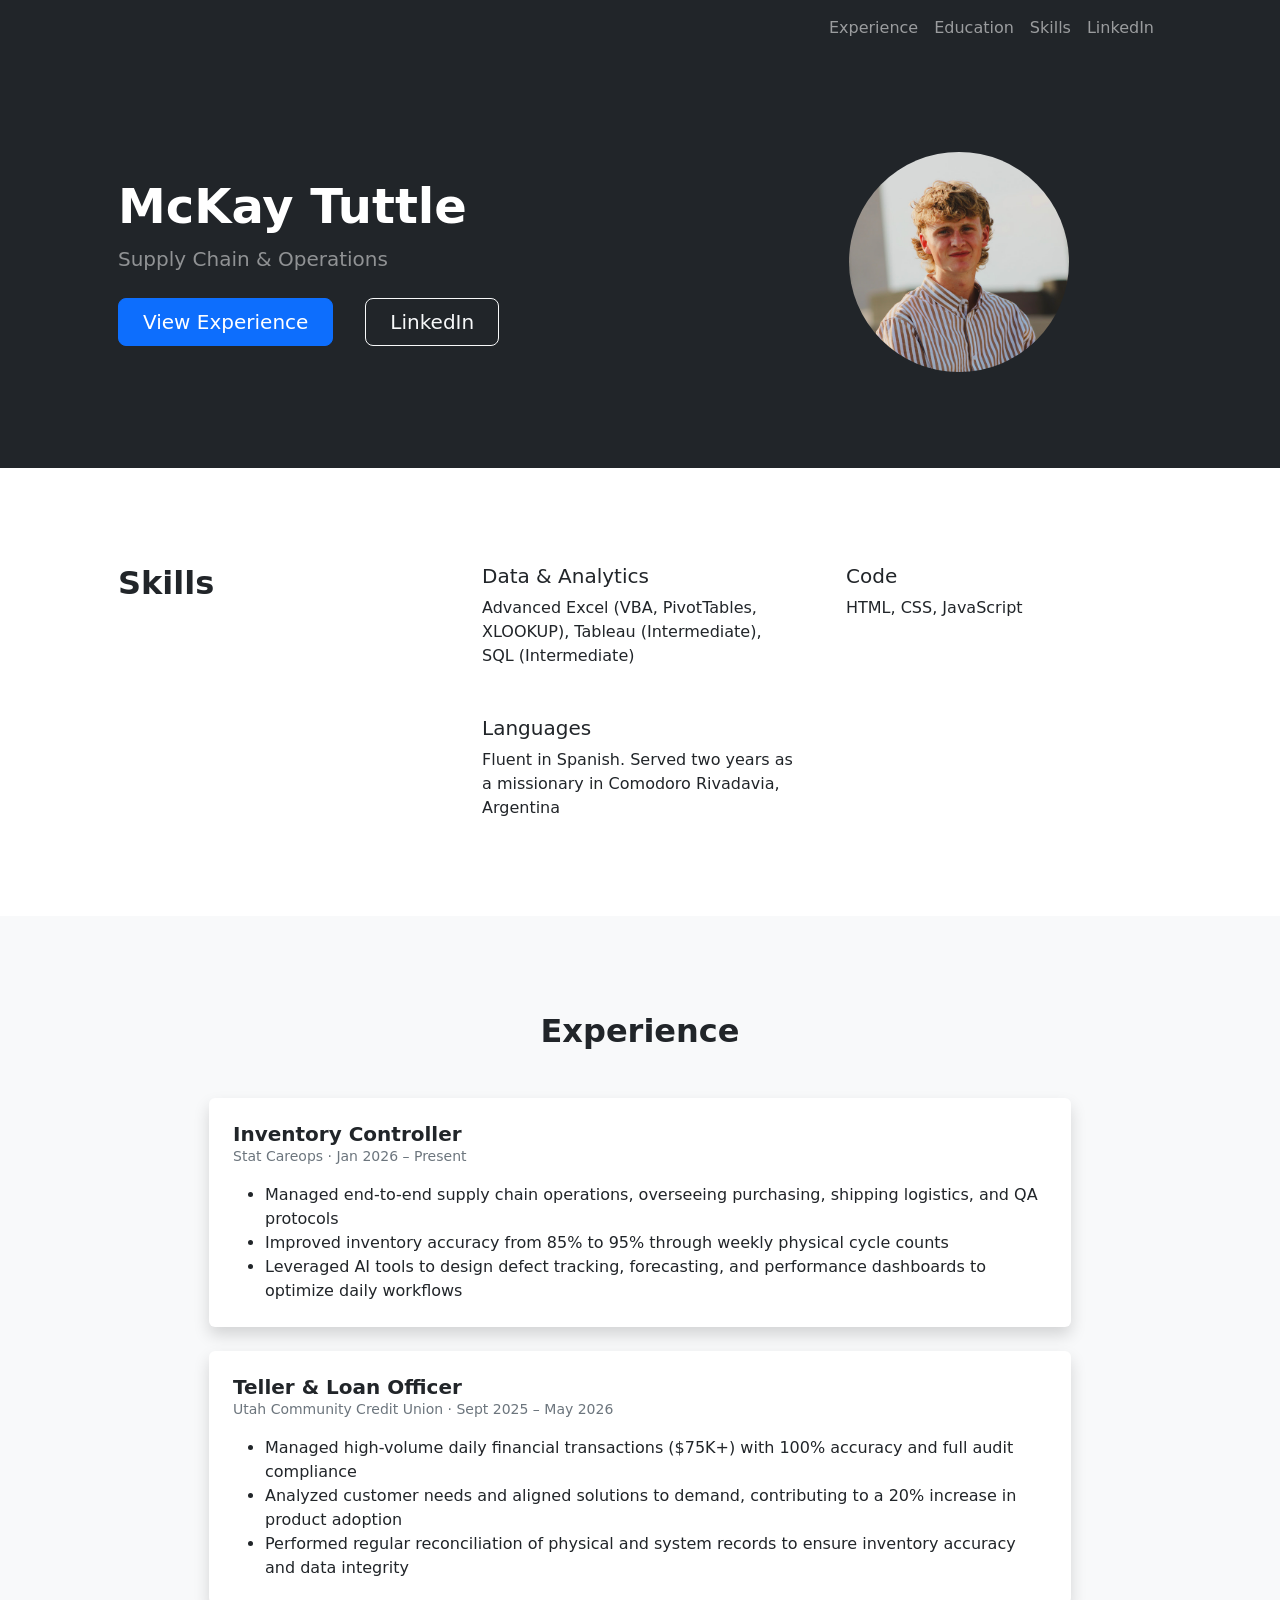
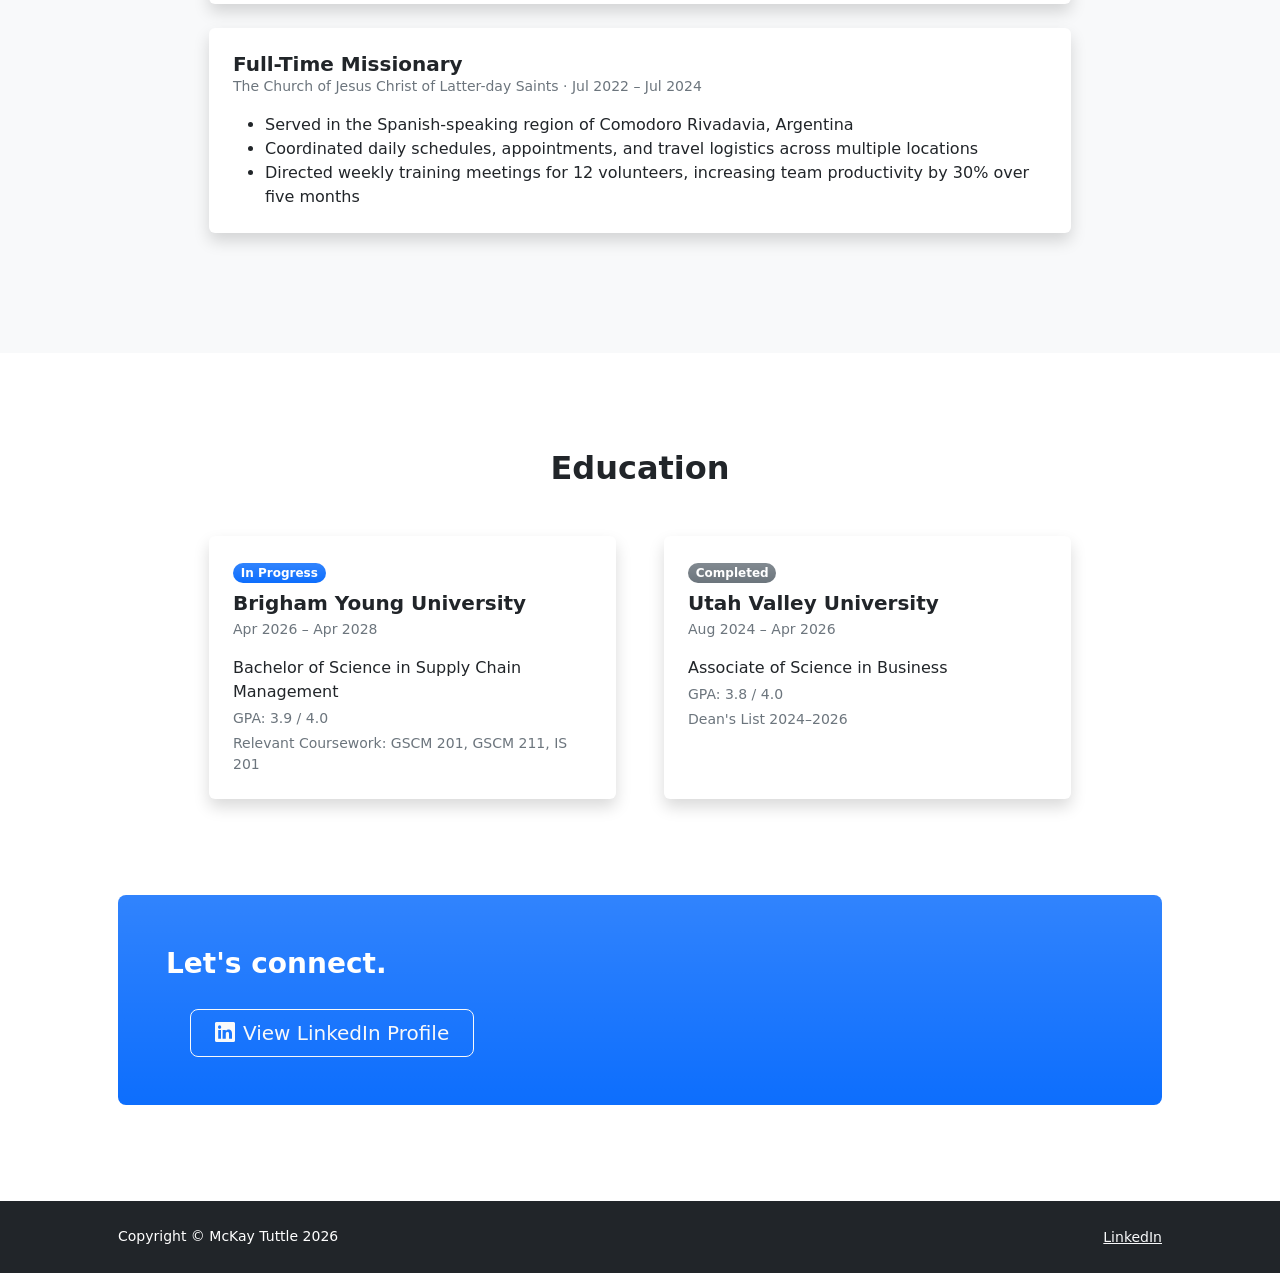
==== resumesite.html @ e59b3a65 "Add files via upload" ====
<!DOCTYPE html>
<html lang="en">
    <head>
        <meta charset="utf-8" />
        <meta name="viewport" content="width=device-width, initial-scale=1, shrink-to-fit=no" />
        <meta name="description" content="McKay Tuttle - Supply Chain & Operations" />
        <meta name="author" content="" />
        <title>McKay Tuttle</title>
       
        <link rel="icon" type="image/x-icon" href="assets/favicon.ico" />
       
        <link href="https://cdn.jsdelivr.net/npm/bootstrap-icons@1.5.0/font/bootstrap-icons.css" rel="stylesheet" />

        <link href="css/styles.css" rel="stylesheet" />
    </head>
    <body class="d-flex flex-column h-100">
        <main class="flex-shrink-0">
            
            <nav class="navbar navbar-expand-lg navbar-dark bg-dark">
                <div class="container px-5">
                    <button class="navbar-toggler" type="button" data-bs-toggle="collapse" data-bs-target="#navbarSupportedContent" aria-controls="navbarSupportedContent" aria-expanded="false" aria-label="Toggle navigation"><span class="navbar-toggler-icon"></span></button>
                    <div class="collapse navbar-collapse" id="navbarSupportedContent">
                        <ul class="navbar-nav ms-auto mb-2 mb-lg-0">
                            <li class="nav-item"><a class="nav-link" href="#exp">Experience</a></li>
                            <li class="nav-item"><a class="nav-link" href="#edu">Education</a></li>
                            <li class="nav-item"><a class="nav-link" href="#skills">Skills</a></li>
                            <li class="nav-item"><a class="nav-link" href="https://www.linkedin.com/in/mckaytuttle/" target="_blank">LinkedIn</a></li>
                        </ul>
                    </div>
                </div>
            </nav>

           
            <header class="bg-dark py-5">
                <div class="container px-5">
                    <div class="row gx-5 align-items-center justify-content-center">
                        <div class="col-lg-8 col-xl-7 col-xxl-6">
                            <div class="my-5 text-center text-xl-start">
                                <h1 class="display-5 fw-bolder text-white mb-2">McKay Tuttle</h1>
                                <p class="lead fw-normal text-white-50 mb-4">Supply Chain & Operations</p>
                                <div class="d-grid gap-3 d-sm-flex justify-content-sm-center justify-content-xl-start">
                                    <a class="btn btn-primary btn-lg px-4 me-sm-3" href="#exp">View Experience</a>
                                    <a class="btn btn-outline-light btn-lg px-4" href="https://www.linkedin.com/in/mckaytuttle/" target="_blank">LinkedIn</a>
                                </div>
                            </div>
                        </div>
                        <div class="col-xl-5 col-xxl-6 d-none d-xl-block text-center">
                            <img class="img-fluid rounded-circle my-5" src="../images/channels4_profile.jpg" alt="McKay Tuttle" style="width:220px;height:220px;object-fit:cover;" onerror="this.src='https://dummyimage.com/220x220/343a40/6c757d';this.onerror=null;" />
                        </div>
                    </div>
                </div>
            </header>

            <section class="py-5" id="skills">
                <div class="container px-5 my-5">
                    <div class="row gx-5">
                        <div class="col-lg-4 mb-5 mb-lg-0">
                            <h2 class="fw-bolder mb-0">Skills</h2>
                        </div>
                        <div class="col-lg-8">
                            <div class="row gx-5 row-cols-1 row-cols-md-2">
                                <div class="col mb-5 h-100">
                                  
                                    <h2 class="h5">Data & Analytics</h2>
                                    <p class="mb-0">Advanced Excel (VBA, PivotTables, XLOOKUP), Tableau (Intermediate), SQL (Intermediate)</p>
                                </div>
                
                                <div class="col mb-5 mb-md-0 h-100">
                                    
                                    <h2 class="h5">Code</h2>
                                    <p class="mb-0">HTML, CSS, JavaScript</p>
                                </div>
                                <div class="col h-100">
                                    
                                    <h2 class="h5">Languages</h2>
                                    <p class="mb-0">Fluent in Spanish. Served two years as a missionary in Comodoro Rivadavia, Argentina</p>
                                </div>
                            </div>
                        </div>
                    </div>
                </div>
            </section>

            
            <div class="py-5 bg-light" id="exp">
                <div class="container px-5 my-5">
                    <div class="row gx-5 justify-content-center">
                        <div class="col-lg-10">
                            <h2 class="fw-bolder mb-5 text-center">Experience</h2>

                            
                            <div class="card shadow border-0 mb-4">
                                <div class="card-body p-4">
                                    <div class="d-flex align-items-center mb-3">
                                        <div>
                                            <h5 class="fw-bold mb-0">Inventory Controller</h5>
                                            <div class="text-muted small">Stat Careops &middot; Jan 2026 – Present</div>
                                        </div>
                                    </div>
                                    <ul class="mb-0">
                                        <li>Managed end-to-end supply chain operations, overseeing purchasing, shipping logistics, and QA protocols</li>
                                        <li>Improved inventory accuracy from 85% to 95% through weekly physical cycle counts</li>
                                        <li>Leveraged AI tools to design defect tracking, forecasting, and performance dashboards to optimize daily workflows</li>
                                    </ul>
                                </div>
                            </div>

                            
                            <div class="card shadow border-0 mb-4">
                                <div class="card-body p-4">
                                    <div class="d-flex align-items-center mb-3">
                                        <div>
                                            <h5 class="fw-bold mb-0">Teller & Loan Officer</h5>
                                            <div class="text-muted small">Utah Community Credit Union &middot; Sept 2025 – May 2026</div>
                                        </div>
                                    </div>
                                    <ul class="mb-0">
                                        <li>Managed high-volume daily financial transactions ($75K+) with 100% accuracy and full audit compliance</li>
                                        <li>Analyzed customer needs and aligned solutions to demand, contributing to a 20% increase in product adoption</li>
                                        <li>Performed regular reconciliation of physical and system records to ensure inventory accuracy and data integrity</li>
                                    </ul>
                                </div>
                            </div>

                        
                            <div class="card shadow border-0 mb-4">
                                <div class="card-body p-4">
                                    <div class="d-flex align-items-center mb-3">
                                        <div>
                                            <h5 class="fw-bold mb-0">Full-Time Missionary</h5>
                                            <div class="text-muted small">The Church of Jesus Christ of Latter-day Saints &middot; Jul 2022 – Jul 2024</div>
                                        </div>
                                    </div>
                                    <ul class="mb-0">
                                        <li>Served in the Spanish-speaking region of Comodoro Rivadavia, Argentina</li>
                                        <li>Coordinated daily schedules, appointments, and travel logistics across multiple locations</li>
                                        <li>Directed weekly training meetings for 12 volunteers, increasing team productivity by 30% over five months</li>
                                    </ul>
                                </div>
                            </div>

                        </div>
                    </div>
                </div>
            </div>

        
            <section class="py-5" id="edu">
                <div class="container px-5 my-5">
                    <div class="row gx-5 justify-content-center">
                        <div class="col-lg-10">
                            <h2 class="fw-bolder mb-5 text-center">Education</h2>
                            <div class="row gx-5">

                                <div class="col-lg-6 mb-5">
                                    <div class="card h-100 shadow border-0">
                                        <div class="card-body p-4">
                                            <div class="badge bg-primary bg-gradient rounded-pill mb-2">In Progress</div>
                                            <h5 class="card-title fw-bold mb-1">Brigham Young University</h5>
                                            <div class="text-muted small mb-3">Apr 2026 – Apr 2028</div>
                                            <p class="card-text mb-1">Bachelor of Science in Supply Chain Management</p>
                                            <p class="card-text mb-1 small text-muted">GPA: 3.9 / 4.0</p>
                                            <p class="card-text small text-muted">Relevant Coursework: GSCM 201, GSCM 211, IS 201</p>
                                        </div>
                                    </div>
                                </div>

                                <div class="col-lg-6 mb-5">
                                    <div class="card h-100 shadow border-0">
                                        <div class="card-body p-4">
                                            <div class="badge bg-secondary bg-gradient rounded-pill mb-2">Completed</div>
                                            <h5 class="card-title fw-bold mb-1">Utah Valley University</h5>
                                            <div class="text-muted small mb-3">Aug 2024 – Apr 2026</div>
                                            <p class="card-text mb-1">Associate of Science in Business</p>
                                            <p class="card-text mb-1 small text-muted">GPA: 3.8 / 4.0</p>
                                            <p class="card-text small text-muted">Dean's List 2024–2026</p>
                                        </div>
                                    </div>
                                </div>

                            </div>
                        </div>
                    </div>

                    
                    <aside class="bg-primary bg-gradient rounded-3 p-4 p-sm-5 mt-5">
                        <div class="d-flex align-items-center justify-content-between flex-column flex-xl-row text-center text-xl-start">
                            <div class="mb-4 mb-xl-0">
                                <div class="fs-3 fw-bold text-white">Let's connect.</div><br>

                    </div>
                            </div>
                            <div class="ms-xl-4">
                                <a class="btn btn-outline-light btn-lg px-4" href="https://www.linkedin.com/in/mckaytuttle/" target="_blank">
                                    <i class="bi bi-linkedin me-2"></i>View LinkedIn Profile
                                </a>
                            </div>
                        </div>
                    </aside>
                </div>
            </section>
        </main>

       
        <footer class="bg-dark py-4 mt-auto">
            <div class="container px-5">
                <div class="row align-items-center justify-content-between flex-column flex-sm-row">
                    <div class="col-auto"><div class="small m-0 text-white">Copyright &copy; McKay Tuttle 2026</div></div>
                    <div class="col-auto">
                        <a class="link-light small" href="https://www.linkedin.com/in/mckaytuttle/" target="_blank">LinkedIn</a>
                    </div>
                </div>
            </div>
        </footer>
        <script src="https://cdn.jsdelivr.net/npm/bootstrap@5.2.3/dist/js/bootstrap.bundle.min.js"></script>

        <script src="js/scripts.js"></script>
    </body>
</html>
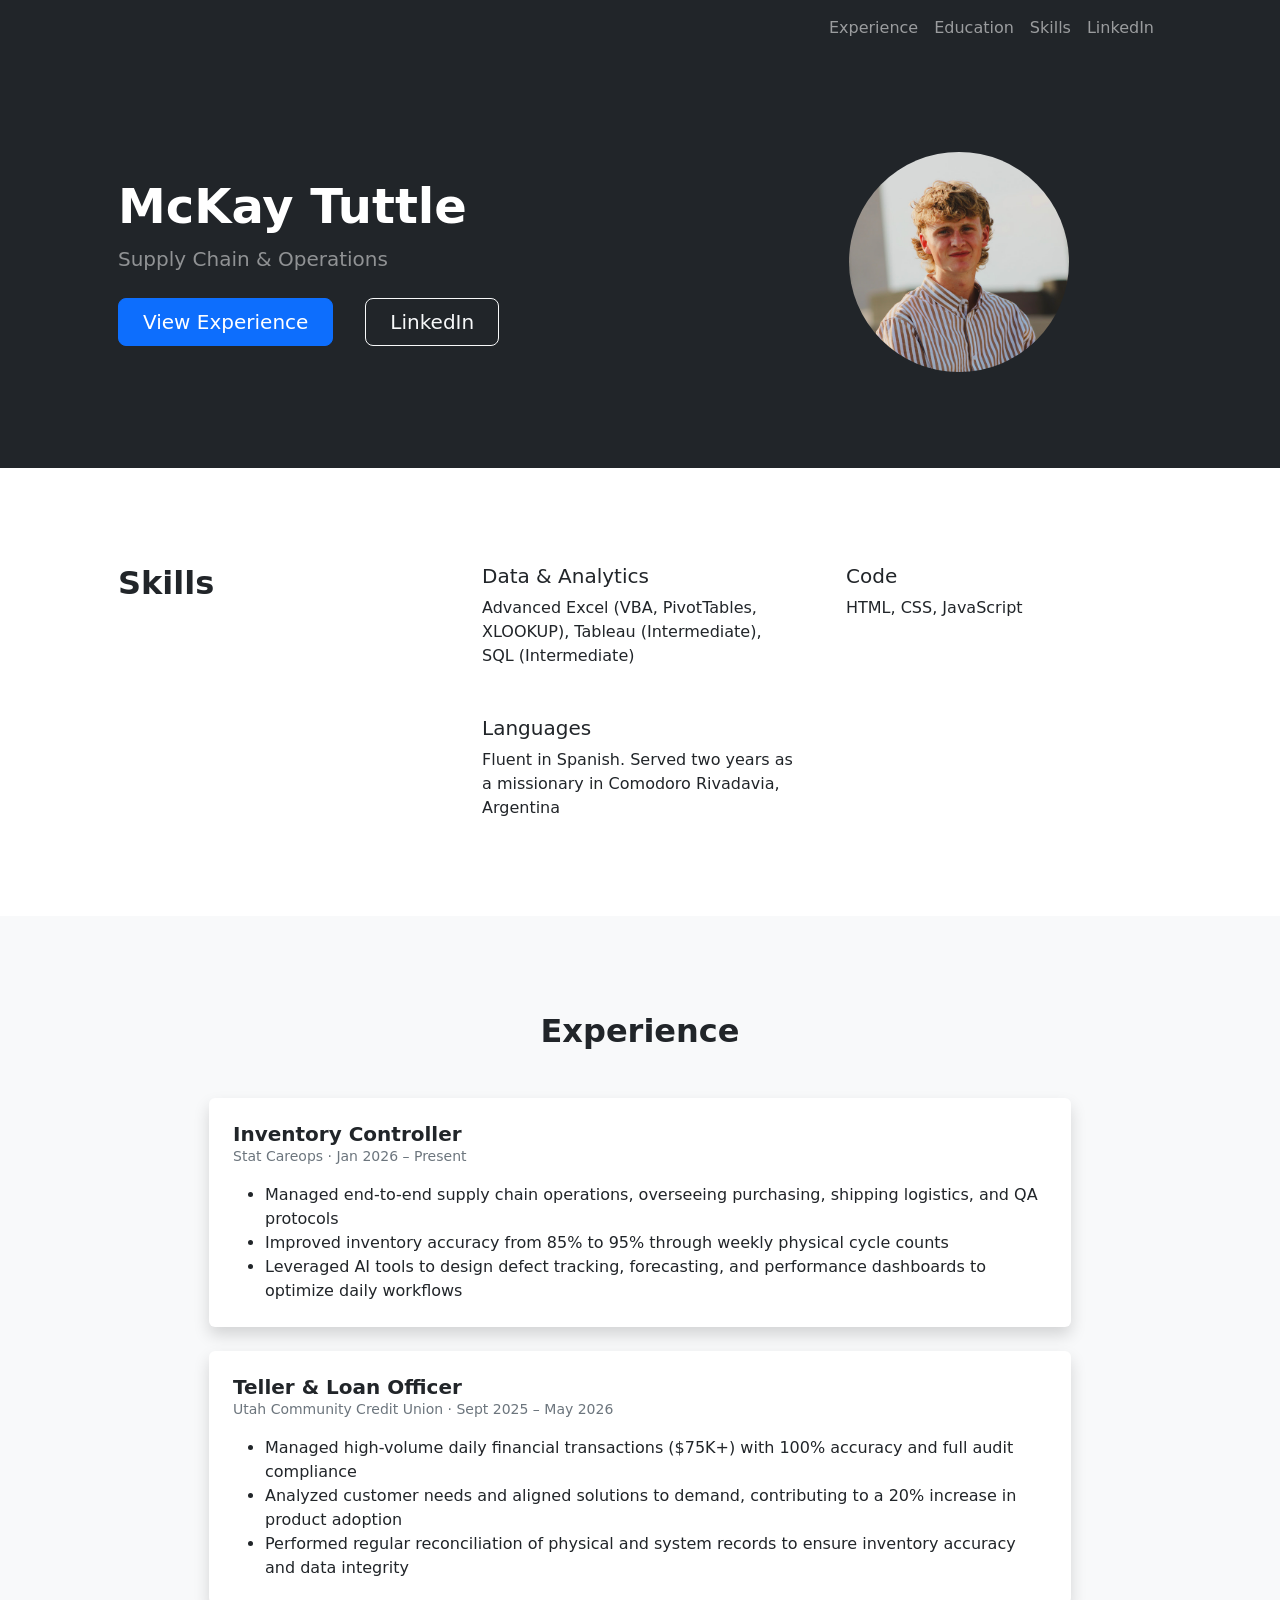
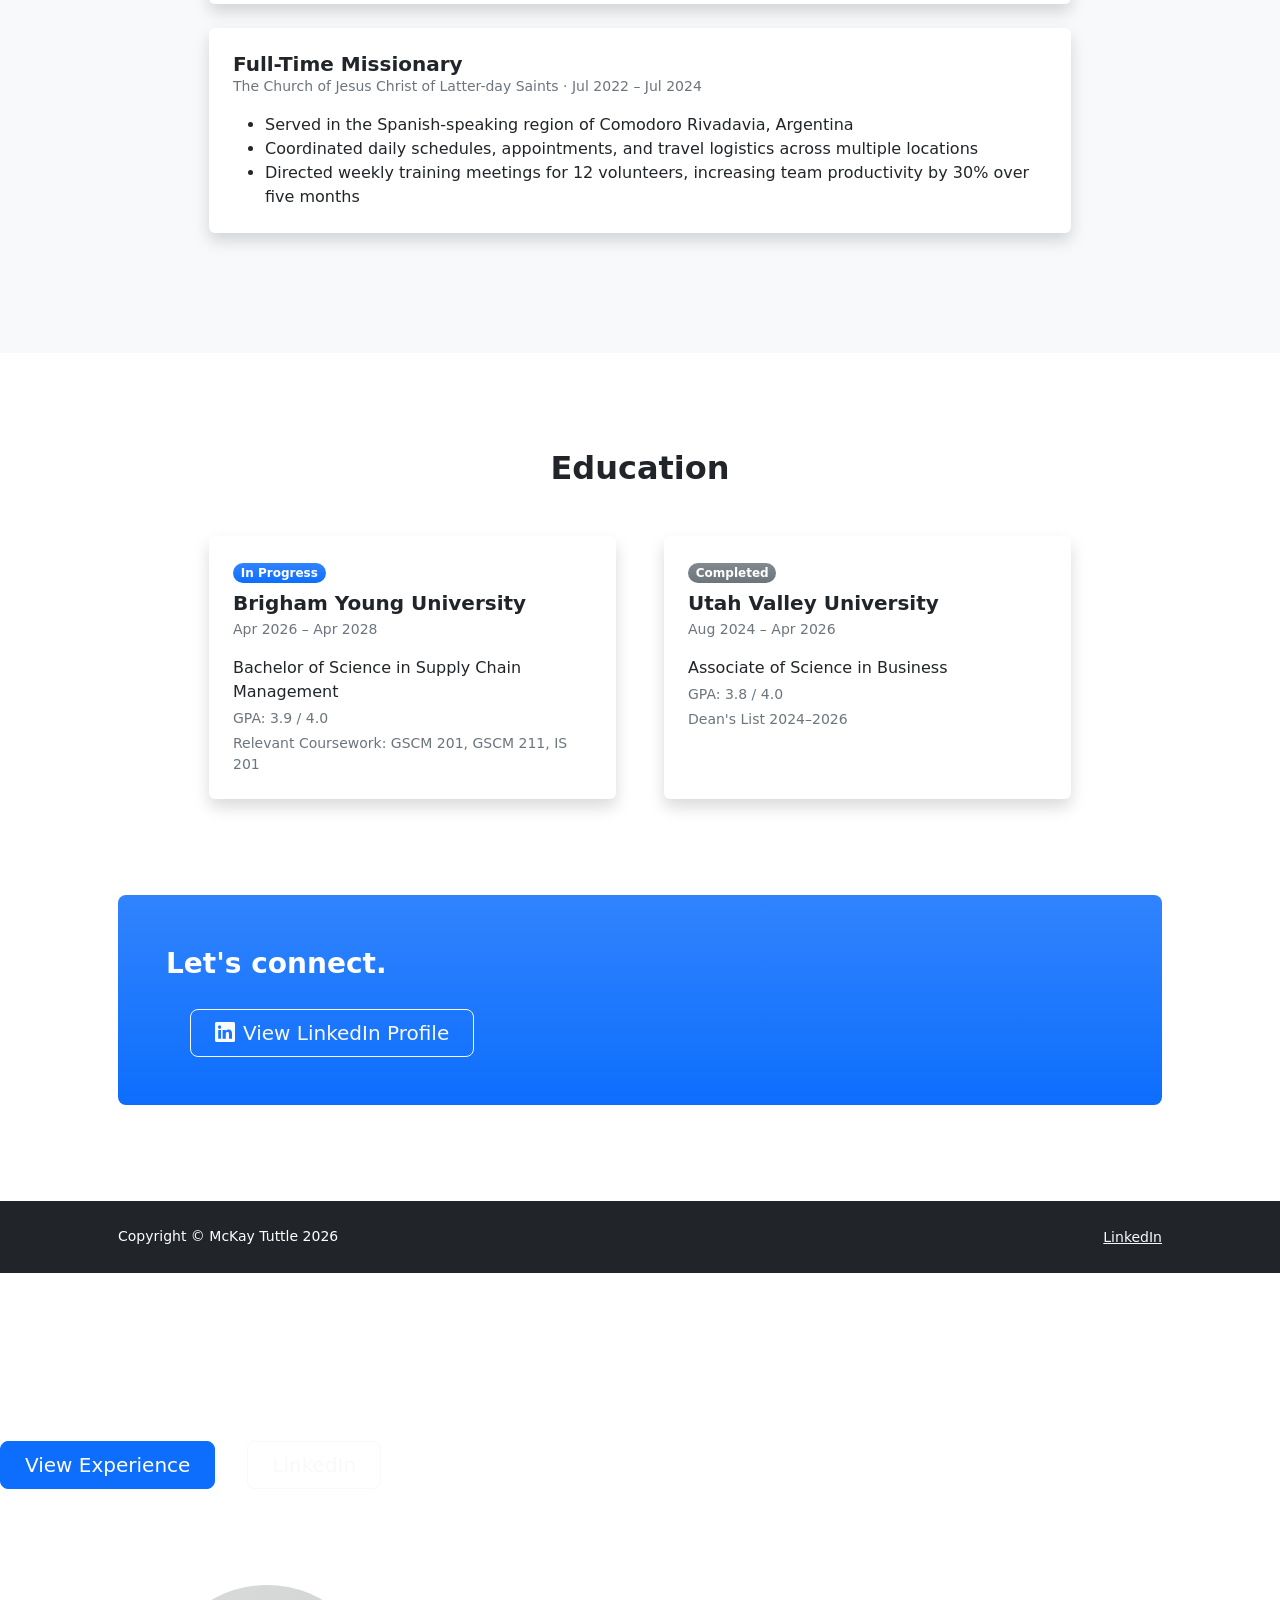
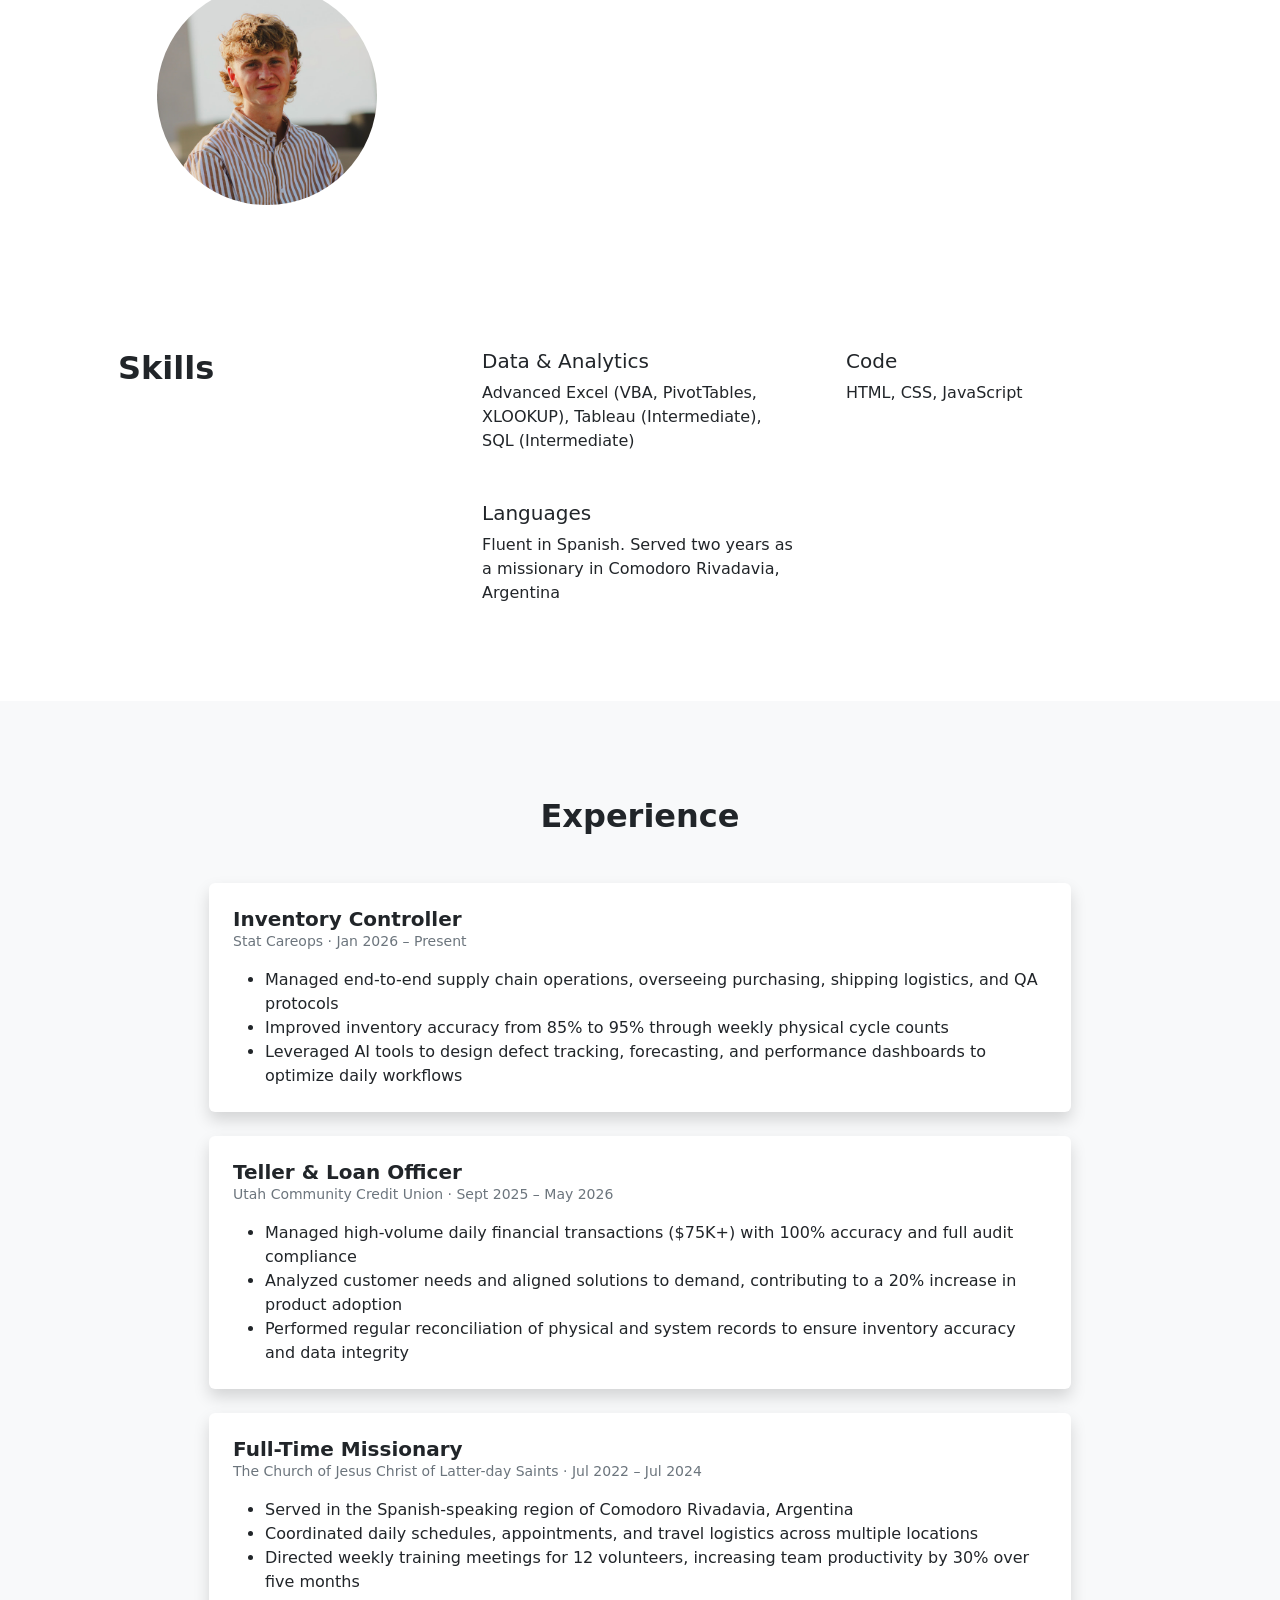
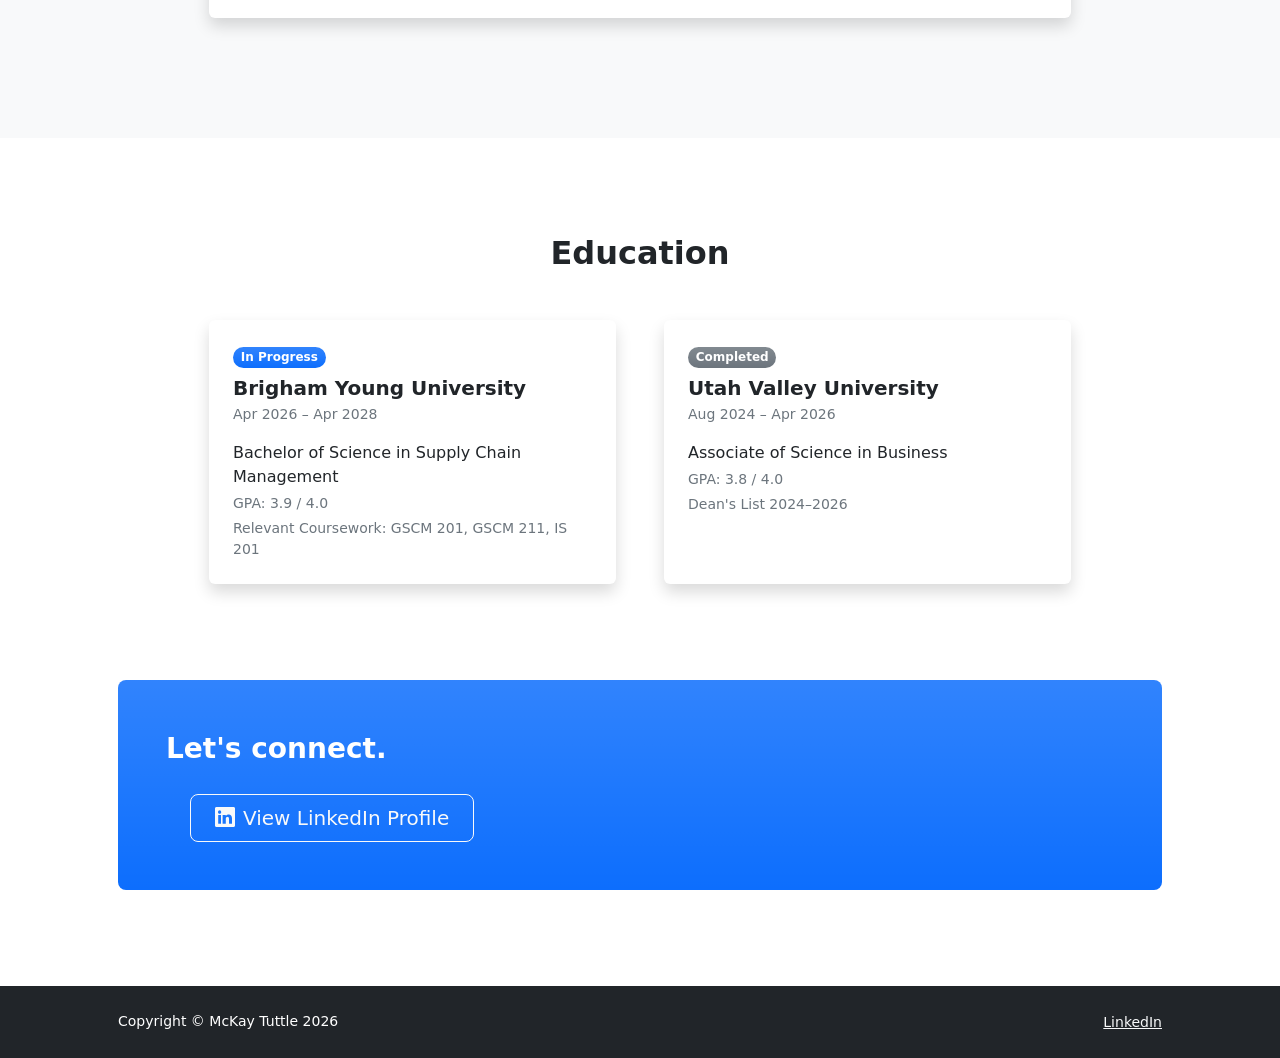
==== commit d872909e: "Add profile image and skills section to resume" ====
--- a/resumesite.html
+++ b/resumesite.html
@@ -45,7 +45,7 @@
                             </div>
                         </div>
                         <div class="col-xl-5 col-xxl-6 d-none d-xl-block text-center">
-                            <img class="img-fluid rounded-circle my-5" src="../images/channels4_profile.jpg" alt="McKay Tuttle" style="width:220px;height:220px;object-fit:cover;" onerror="this.src='https://dummyimage.com/220x220/343a40/6c757d';this.onerror=null;" />
+                            <img class="img-fluid rounded-circle my-5" src="images/channels4_profile.jpg" alt="McKay Tuttle" style="width:220px;height:220px;object-fit:cover;" onerror="this.src='https://dummyimage.com/220x220/343a40/6c757d';this.onerror=null;" />
                         </div>
                     </div>
                 </div>
@@ -216,4 +216,186 @@
 
         <script src="js/scripts.js"></script>
     </body>
-</html>+</html>                        <div class="col-lg-8 col-xl-7 col-xxl-6">
+                            <div class="my-5 text-center text-xl-start">
+                                <h1 class="display-5 fw-bolder text-white mb-2">McKay Tuttle</h1>
+                                <p class="lead fw-normal text-white-50 mb-4">Supply Chain & Operations</p>
+                                <div class="d-grid gap-3 d-sm-flex justify-content-sm-center justify-content-xl-start">
+                                    <a class="btn btn-primary btn-lg px-4 me-sm-3" href="#exp">View Experience</a>
+                                    <a class="btn btn-outline-light btn-lg px-4" href="https://www.linkedin.com/in/mckaytuttle/" target="_blank">LinkedIn</a>
+                                </div>
+                            </div>
+                        </div>
+                        <div class="col-xl-5 col-xxl-6 d-none d-xl-block text-center">
+                            <img class="img-fluid rounded-circle my-5" src="../images/channels4_profile.jpg" alt="McKay Tuttle" style="width:220px;height:220px;object-fit:cover;" onerror="this.src='https://dummyimage.com/220x220/343a40/6c757d';this.onerror=null;" />
+                        </div>
+                    </div>
+                </div>
+            </header>
+
+            <section class="py-5" id="skills">
+                <div class="container px-5 my-5">
+                    <div class="row gx-5">
+                        <div class="col-lg-4 mb-5 mb-lg-0">
+                            <h2 class="fw-bolder mb-0">Skills</h2>
+                        </div>
+                        <div class="col-lg-8">
+                            <div class="row gx-5 row-cols-1 row-cols-md-2">
+                                <div class="col mb-5 h-100">
+                                  
+                                    <h2 class="h5">Data & Analytics</h2>
+                                    <p class="mb-0">Advanced Excel (VBA, PivotTables, XLOOKUP), Tableau (Intermediate), SQL (Intermediate)</p>
+                                </div>
+                
+                                <div class="col mb-5 mb-md-0 h-100">
+                                    
+                                    <h2 class="h5">Code</h2>
+                                    <p class="mb-0">HTML, CSS, JavaScript</p>
+                                </div>
+                                <div class="col h-100">
+                                    
+                                    <h2 class="h5">Languages</h2>
+                                    <p class="mb-0">Fluent in Spanish. Served two years as a missionary in Comodoro Rivadavia, Argentina</p>
+                                </div>
+                            </div>
+                        </div>
+                    </div>
+                </div>
+            </section>
+
+            
+            <div class="py-5 bg-light" id="exp">
+                <div class="container px-5 my-5">
+                    <div class="row gx-5 justify-content-center">
+                        <div class="col-lg-10">
+                            <h2 class="fw-bolder mb-5 text-center">Experience</h2>
+
+                            
+                            <div class="card shadow border-0 mb-4">
+                                <div class="card-body p-4">
+                                    <div class="d-flex align-items-center mb-3">
+                                        <div>
+                                            <h5 class="fw-bold mb-0">Inventory Controller</h5>
+                                            <div class="text-muted small">Stat Careops &middot; Jan 2026 – Present</div>
+                                        </div>
+                                    </div>
+                                    <ul class="mb-0">
+                                        <li>Managed end-to-end supply chain operations, overseeing purchasing, shipping logistics, and QA protocols</li>
+                                        <li>Improved inventory accuracy from 85% to 95% through weekly physical cycle counts</li>
+                                        <li>Leveraged AI tools to design defect tracking, forecasting, and performance dashboards to optimize daily workflows</li>
+                                    </ul>
+                                </div>
+                            </div>
+
+                            
+                            <div class="card shadow border-0 mb-4">
+                                <div class="card-body p-4">
+                                    <div class="d-flex align-items-center mb-3">
+                                        <div>
+                                            <h5 class="fw-bold mb-0">Teller & Loan Officer</h5>
+                                            <div class="text-muted small">Utah Community Credit Union &middot; Sept 2025 – May 2026</div>
+                                        </div>
+                                    </div>
+                                    <ul class="mb-0">
+                                        <li>Managed high-volume daily financial transactions ($75K+) with 100% accuracy and full audit compliance</li>
+                                        <li>Analyzed customer needs and aligned solutions to demand, contributing to a 20% increase in product adoption</li>
+                                        <li>Performed regular reconciliation of physical and system records to ensure inventory accuracy and data integrity</li>
+                                    </ul>
+                                </div>
+                            </div>
+
+                        
+                            <div class="card shadow border-0 mb-4">
+                                <div class="card-body p-4">
+                                    <div class="d-flex align-items-center mb-3">
+                                        <div>
+                                            <h5 class="fw-bold mb-0">Full-Time Missionary</h5>
+                                            <div class="text-muted small">The Church of Jesus Christ of Latter-day Saints &middot; Jul 2022 – Jul 2024</div>
+                                        </div>
+                                    </div>
+                                    <ul class="mb-0">
+                                        <li>Served in the Spanish-speaking region of Comodoro Rivadavia, Argentina</li>
+                                        <li>Coordinated daily schedules, appointments, and travel logistics across multiple locations</li>
+                                        <li>Directed weekly training meetings for 12 volunteers, increasing team productivity by 30% over five months</li>
+                                    </ul>
+                                </div>
+                            </div>
+
+                        </div>
+                    </div>
+                </div>
+            </div>
+
+        
+            <section class="py-5" id="edu">
+                <div class="container px-5 my-5">
+                    <div class="row gx-5 justify-content-center">
+                        <div class="col-lg-10">
+                            <h2 class="fw-bolder mb-5 text-center">Education</h2>
+                            <div class="row gx-5">
+
+                                <div class="col-lg-6 mb-5">
+                                    <div class="card h-100 shadow border-0">
+                                        <div class="card-body p-4">
+                                            <div class="badge bg-primary bg-gradient rounded-pill mb-2">In Progress</div>
+                                            <h5 class="card-title fw-bold mb-1">Brigham Young University</h5>
+                                            <div class="text-muted small mb-3">Apr 2026 – Apr 2028</div>
+                                            <p class="card-text mb-1">Bachelor of Science in Supply Chain Management</p>
+                                            <p class="card-text mb-1 small text-muted">GPA: 3.9 / 4.0</p>
+                                            <p class="card-text small text-muted">Relevant Coursework: GSCM 201, GSCM 211, IS 201</p>
+                                        </div>
+                                    </div>
+                                </div>
+
+                                <div class="col-lg-6 mb-5">
+                                    <div class="card h-100 shadow border-0">
+                                        <div class="card-body p-4">
+                                            <div class="badge bg-secondary bg-gradient rounded-pill mb-2">Completed</div>
+                                            <h5 class="card-title fw-bold mb-1">Utah Valley University</h5>
+                                            <div class="text-muted small mb-3">Aug 2024 – Apr 2026</div>
+                                            <p class="card-text mb-1">Associate of Science in Business</p>
+                                            <p class="card-text mb-1 small text-muted">GPA: 3.8 / 4.0</p>
+                                            <p class="card-text small text-muted">Dean's List 2024–2026</p>
+                                        </div>
+                                    </div>
+                                </div>
+
+                            </div>
+                        </div>
+                    </div>
+
+                    
+                    <aside class="bg-primary bg-gradient rounded-3 p-4 p-sm-5 mt-5">
+                        <div class="d-flex align-items-center justify-content-between flex-column flex-xl-row text-center text-xl-start">
+                            <div class="mb-4 mb-xl-0">
+                                <div class="fs-3 fw-bold text-white">Let's connect.</div><br>
+
+                    </div>
+                            </div>
+                            <div class="ms-xl-4">
+                                <a class="btn btn-outline-light btn-lg px-4" href="https://www.linkedin.com/in/mckaytuttle/" target="_blank">
+                                    <i class="bi bi-linkedin me-2"></i>View LinkedIn Profile
+                                </a>
+                            </div>
+                        </div>
+                    </aside>
+                </div>
+            </section>
+        </main>
+
+       
+        <footer class="bg-dark py-4 mt-auto">
+            <div class="container px-5">
+                <div class="row align-items-center justify-content-between flex-column flex-sm-row">
+                    <div class="col-auto"><div class="small m-0 text-white">Copyright &copy; McKay Tuttle 2026</div></div>
+                    <div class="col-auto">
+                        <a class="link-light small" href="https://www.linkedin.com/in/mckaytuttle/" target="_blank">LinkedIn</a>
+                    </div>
+                </div>
+            </div>
+        </footer>
+        <script src="https://cdn.jsdelivr.net/npm/bootstrap@5.2.3/dist/js/bootstrap.bundle.min.js"></script>
+
+        <script src="js/scripts.js"></script>
+    </body>
+</html>
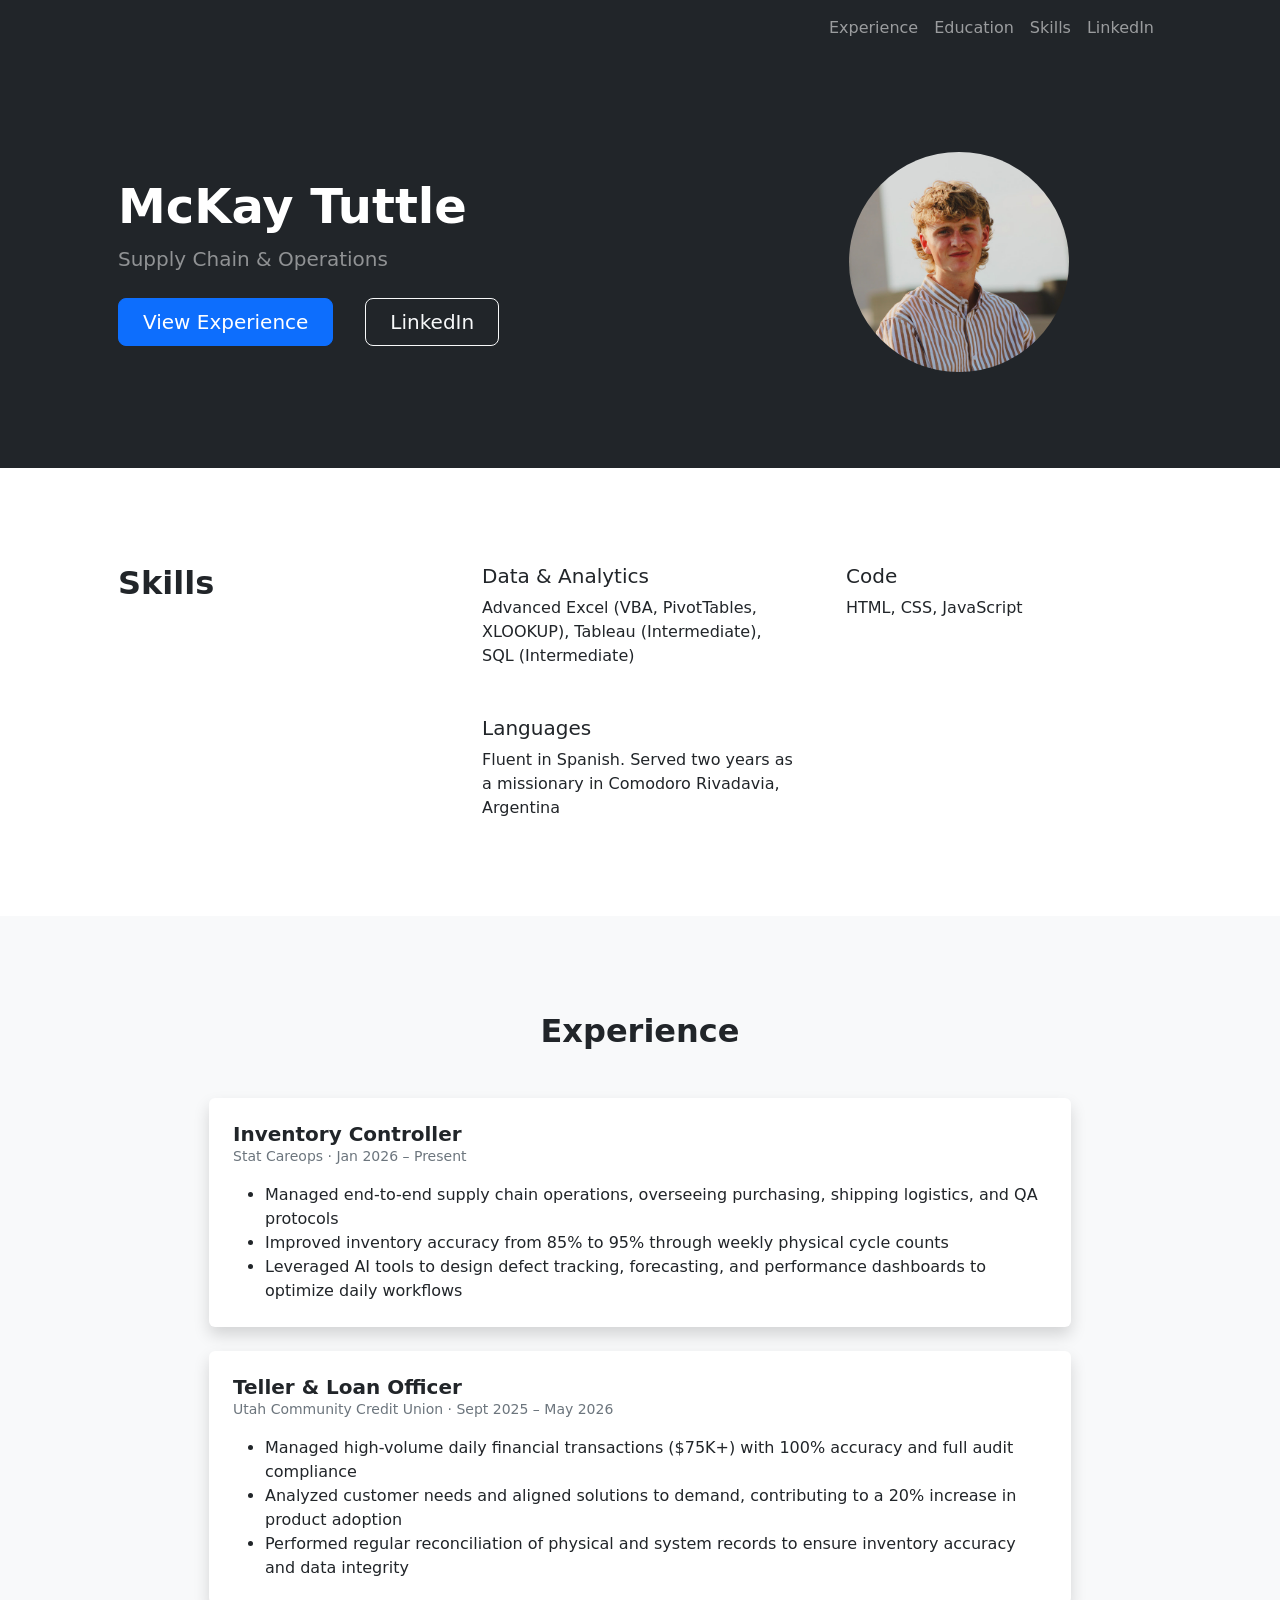
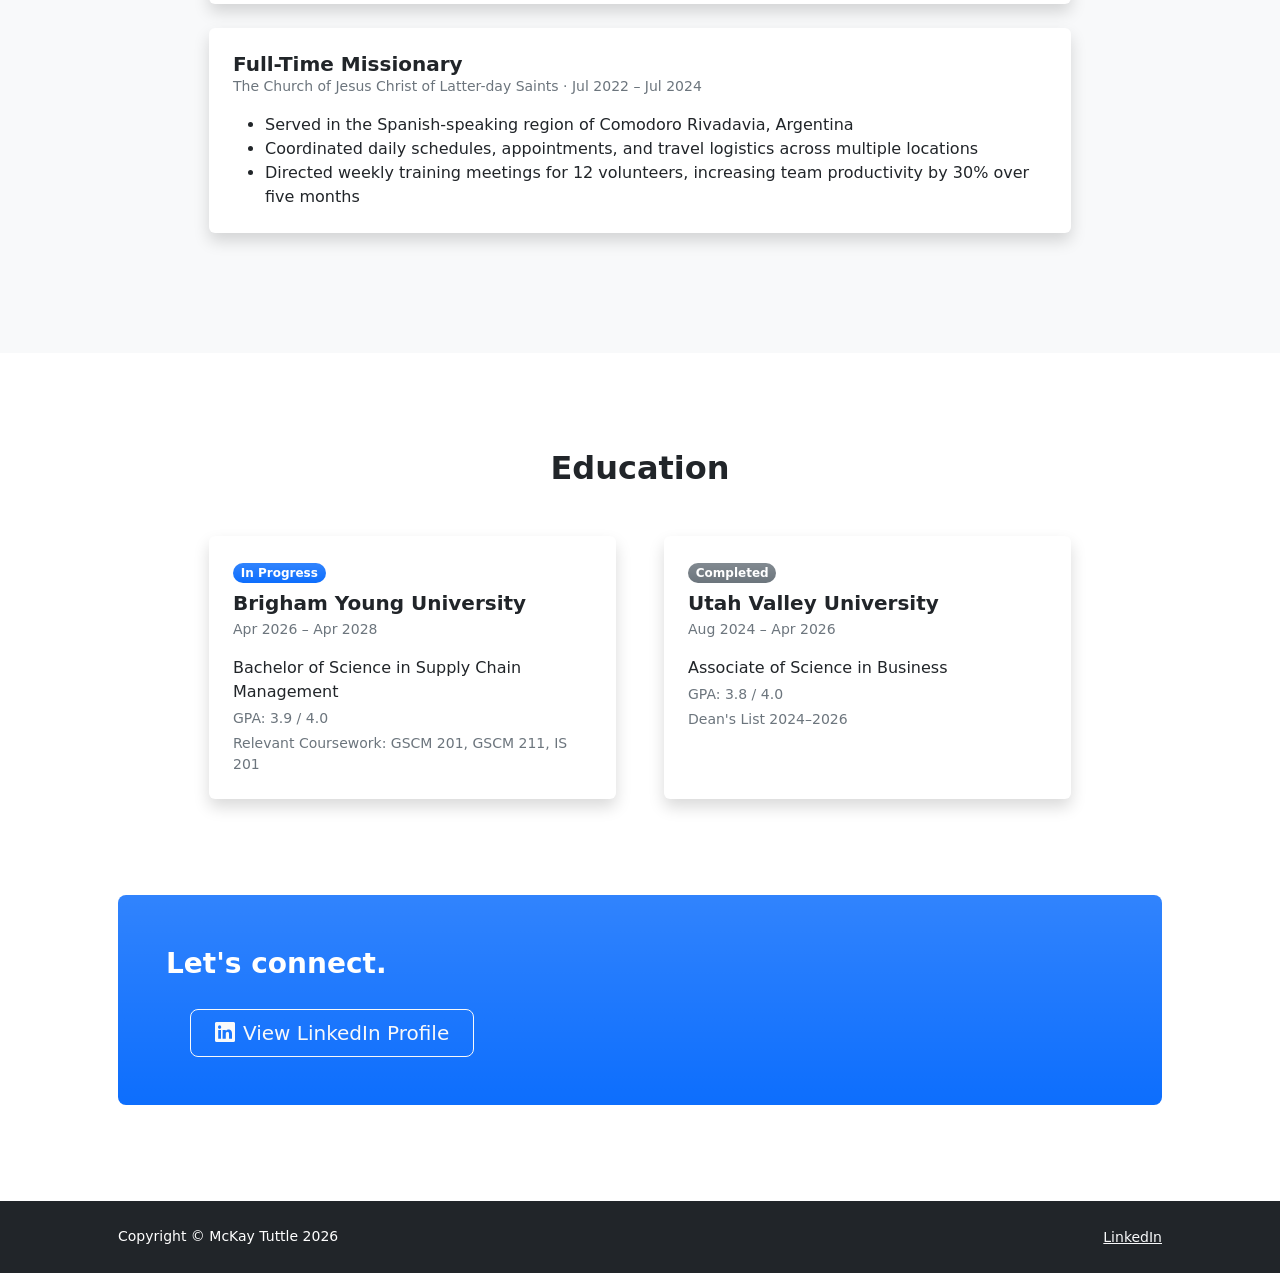
==== commit 40931046: "Clean up resumesite.html by removing content Removed personal information and experience sections fr" ====
--- a/resumesite.html
+++ b/resumesite.html
@@ -216,186 +216,4 @@
 
         <script src="js/scripts.js"></script>
     </body>
-</html>                        <div class="col-lg-8 col-xl-7 col-xxl-6">
-                            <div class="my-5 text-center text-xl-start">
-                                <h1 class="display-5 fw-bolder text-white mb-2">McKay Tuttle</h1>
-                                <p class="lead fw-normal text-white-50 mb-4">Supply Chain & Operations</p>
-                                <div class="d-grid gap-3 d-sm-flex justify-content-sm-center justify-content-xl-start">
-                                    <a class="btn btn-primary btn-lg px-4 me-sm-3" href="#exp">View Experience</a>
-                                    <a class="btn btn-outline-light btn-lg px-4" href="https://www.linkedin.com/in/mckaytuttle/" target="_blank">LinkedIn</a>
-                                </div>
-                            </div>
-                        </div>
-                        <div class="col-xl-5 col-xxl-6 d-none d-xl-block text-center">
-                            <img class="img-fluid rounded-circle my-5" src="../images/channels4_profile.jpg" alt="McKay Tuttle" style="width:220px;height:220px;object-fit:cover;" onerror="this.src='https://dummyimage.com/220x220/343a40/6c757d';this.onerror=null;" />
-                        </div>
-                    </div>
-                </div>
-            </header>
-
-            <section class="py-5" id="skills">
-                <div class="container px-5 my-5">
-                    <div class="row gx-5">
-                        <div class="col-lg-4 mb-5 mb-lg-0">
-                            <h2 class="fw-bolder mb-0">Skills</h2>
-                        </div>
-                        <div class="col-lg-8">
-                            <div class="row gx-5 row-cols-1 row-cols-md-2">
-                                <div class="col mb-5 h-100">
-                                  
-                                    <h2 class="h5">Data & Analytics</h2>
-                                    <p class="mb-0">Advanced Excel (VBA, PivotTables, XLOOKUP), Tableau (Intermediate), SQL (Intermediate)</p>
-                                </div>
-                
-                                <div class="col mb-5 mb-md-0 h-100">
-                                    
-                                    <h2 class="h5">Code</h2>
-                                    <p class="mb-0">HTML, CSS, JavaScript</p>
-                                </div>
-                                <div class="col h-100">
-                                    
-                                    <h2 class="h5">Languages</h2>
-                                    <p class="mb-0">Fluent in Spanish. Served two years as a missionary in Comodoro Rivadavia, Argentina</p>
-                                </div>
-                            </div>
-                        </div>
-                    </div>
-                </div>
-            </section>
-
-            
-            <div class="py-5 bg-light" id="exp">
-                <div class="container px-5 my-5">
-                    <div class="row gx-5 justify-content-center">
-                        <div class="col-lg-10">
-                            <h2 class="fw-bolder mb-5 text-center">Experience</h2>
-
-                            
-                            <div class="card shadow border-0 mb-4">
-                                <div class="card-body p-4">
-                                    <div class="d-flex align-items-center mb-3">
-                                        <div>
-                                            <h5 class="fw-bold mb-0">Inventory Controller</h5>
-                                            <div class="text-muted small">Stat Careops &middot; Jan 2026 – Present</div>
-                                        </div>
-                                    </div>
-                                    <ul class="mb-0">
-                                        <li>Managed end-to-end supply chain operations, overseeing purchasing, shipping logistics, and QA protocols</li>
-                                        <li>Improved inventory accuracy from 85% to 95% through weekly physical cycle counts</li>
-                                        <li>Leveraged AI tools to design defect tracking, forecasting, and performance dashboards to optimize daily workflows</li>
-                                    </ul>
-                                </div>
-                            </div>
-
-                            
-                            <div class="card shadow border-0 mb-4">
-                                <div class="card-body p-4">
-                                    <div class="d-flex align-items-center mb-3">
-                                        <div>
-                                            <h5 class="fw-bold mb-0">Teller & Loan Officer</h5>
-                                            <div class="text-muted small">Utah Community Credit Union &middot; Sept 2025 – May 2026</div>
-                                        </div>
-                                    </div>
-                                    <ul class="mb-0">
-                                        <li>Managed high-volume daily financial transactions ($75K+) with 100% accuracy and full audit compliance</li>
-                                        <li>Analyzed customer needs and aligned solutions to demand, contributing to a 20% increase in product adoption</li>
-                                        <li>Performed regular reconciliation of physical and system records to ensure inventory accuracy and data integrity</li>
-                                    </ul>
-                                </div>
-                            </div>
-
-                        
-                            <div class="card shadow border-0 mb-4">
-                                <div class="card-body p-4">
-                                    <div class="d-flex align-items-center mb-3">
-                                        <div>
-                                            <h5 class="fw-bold mb-0">Full-Time Missionary</h5>
-                                            <div class="text-muted small">The Church of Jesus Christ of Latter-day Saints &middot; Jul 2022 – Jul 2024</div>
-                                        </div>
-                                    </div>
-                                    <ul class="mb-0">
-                                        <li>Served in the Spanish-speaking region of Comodoro Rivadavia, Argentina</li>
-                                        <li>Coordinated daily schedules, appointments, and travel logistics across multiple locations</li>
-                                        <li>Directed weekly training meetings for 12 volunteers, increasing team productivity by 30% over five months</li>
-                                    </ul>
-                                </div>
-                            </div>
-
-                        </div>
-                    </div>
-                </div>
-            </div>
-
-        
-            <section class="py-5" id="edu">
-                <div class="container px-5 my-5">
-                    <div class="row gx-5 justify-content-center">
-                        <div class="col-lg-10">
-                            <h2 class="fw-bolder mb-5 text-center">Education</h2>
-                            <div class="row gx-5">
-
-                                <div class="col-lg-6 mb-5">
-                                    <div class="card h-100 shadow border-0">
-                                        <div class="card-body p-4">
-                                            <div class="badge bg-primary bg-gradient rounded-pill mb-2">In Progress</div>
-                                            <h5 class="card-title fw-bold mb-1">Brigham Young University</h5>
-                                            <div class="text-muted small mb-3">Apr 2026 – Apr 2028</div>
-                                            <p class="card-text mb-1">Bachelor of Science in Supply Chain Management</p>
-                                            <p class="card-text mb-1 small text-muted">GPA: 3.9 / 4.0</p>
-                                            <p class="card-text small text-muted">Relevant Coursework: GSCM 201, GSCM 211, IS 201</p>
-                                        </div>
-                                    </div>
-                                </div>
-
-                                <div class="col-lg-6 mb-5">
-                                    <div class="card h-100 shadow border-0">
-                                        <div class="card-body p-4">
-                                            <div class="badge bg-secondary bg-gradient rounded-pill mb-2">Completed</div>
-                                            <h5 class="card-title fw-bold mb-1">Utah Valley University</h5>
-                                            <div class="text-muted small mb-3">Aug 2024 – Apr 2026</div>
-                                            <p class="card-text mb-1">Associate of Science in Business</p>
-                                            <p class="card-text mb-1 small text-muted">GPA: 3.8 / 4.0</p>
-                                            <p class="card-text small text-muted">Dean's List 2024–2026</p>
-                                        </div>
-                                    </div>
-                                </div>
-
-                            </div>
-                        </div>
-                    </div>
-
-                    
-                    <aside class="bg-primary bg-gradient rounded-3 p-4 p-sm-5 mt-5">
-                        <div class="d-flex align-items-center justify-content-between flex-column flex-xl-row text-center text-xl-start">
-                            <div class="mb-4 mb-xl-0">
-                                <div class="fs-3 fw-bold text-white">Let's connect.</div><br>
-
-                    </div>
-                            </div>
-                            <div class="ms-xl-4">
-                                <a class="btn btn-outline-light btn-lg px-4" href="https://www.linkedin.com/in/mckaytuttle/" target="_blank">
-                                    <i class="bi bi-linkedin me-2"></i>View LinkedIn Profile
-                                </a>
-                            </div>
-                        </div>
-                    </aside>
-                </div>
-            </section>
-        </main>
-
-       
-        <footer class="bg-dark py-4 mt-auto">
-            <div class="container px-5">
-                <div class="row align-items-center justify-content-between flex-column flex-sm-row">
-                    <div class="col-auto"><div class="small m-0 text-white">Copyright &copy; McKay Tuttle 2026</div></div>
-                    <div class="col-auto">
-                        <a class="link-light small" href="https://www.linkedin.com/in/mckaytuttle/" target="_blank">LinkedIn</a>
-                    </div>
-                </div>
-            </div>
-        </footer>
-        <script src="https://cdn.jsdelivr.net/npm/bootstrap@5.2.3/dist/js/bootstrap.bundle.min.js"></script>
-
-        <script src="js/scripts.js"></script>
-    </body>
-</html>
+</html>                       
